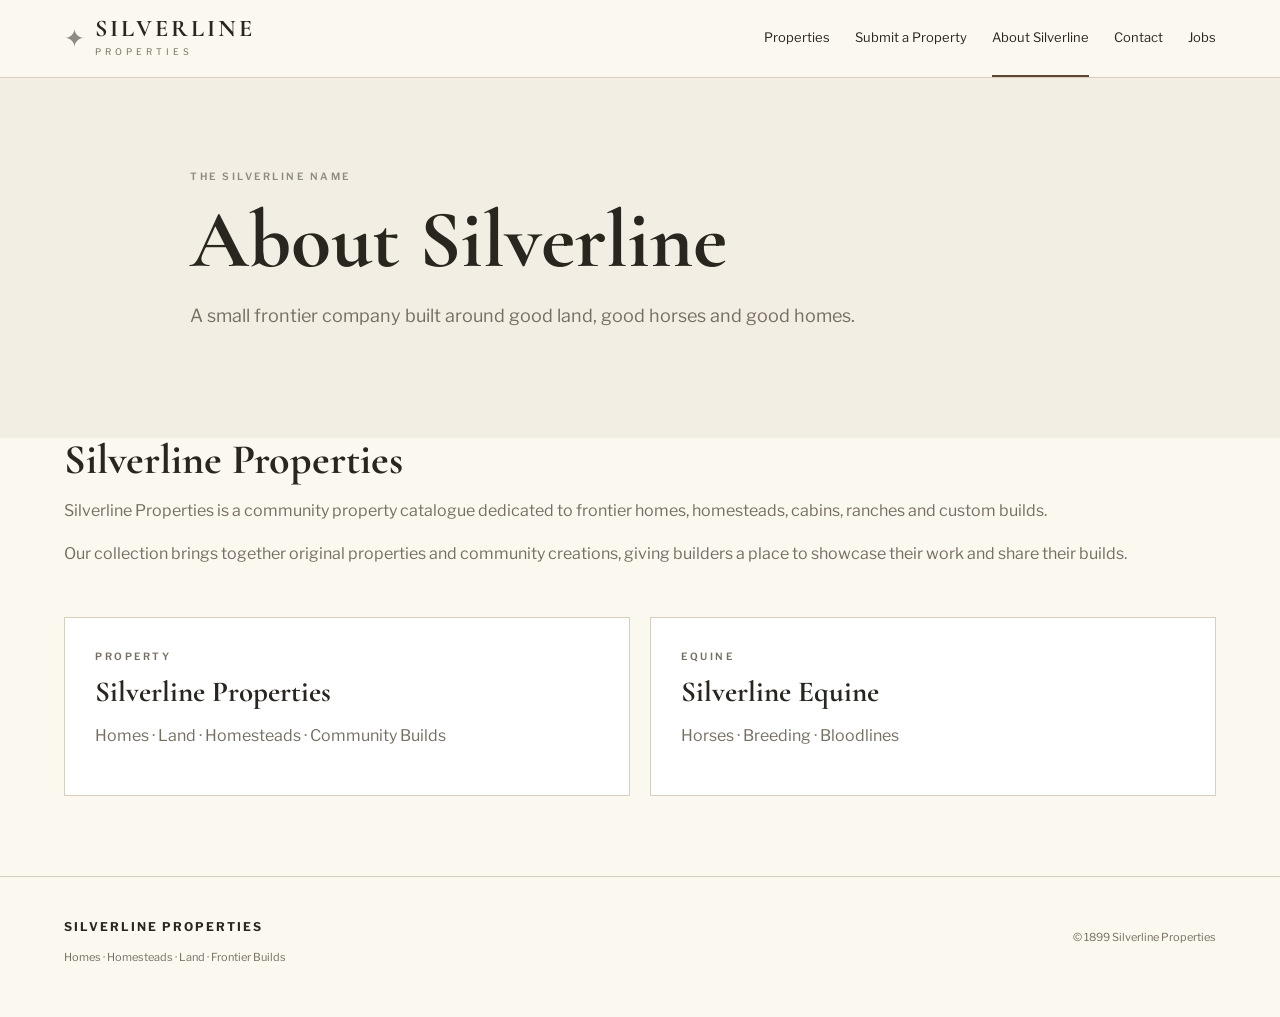
==== about.html @ 1485e031 "Add files via upload" ====
<!doctype html><html lang="en"><head><meta charset="utf-8"><meta name="viewport" content="width=device-width,initial-scale=1"><title>About Silverline | Silverline Properties</title><link rel="stylesheet" href="style.css"></head>
<body><header class="site-header"><a class="brand" href="index.html"><span class="mark">✦</span><span><b>SILVERLINE</b><small>PROPERTIES</small></span></a><nav><a href="index.html">Properties</a><a href="submit.html">Submit a Property</a><a class="active" href="about.html">About Silverline</a><a href="contact.html">Contact</a><a href="jobs.html">Jobs</a></nav></header>
<main><section class="page-hero"><div><p class="eyebrow">THE SILVERLINE NAME</p><h1>About Silverline</h1><p>A small frontier company built around good land, good horses and good homes.</p></div></section><section class="wrap prose"><h2>Silverline Properties</h2><p>Silverline Properties is a community property catalogue dedicated to frontier homes, homesteads, cabins, ranches and custom builds.</p><p>Our collection brings together original properties and community creations, giving builders a place to showcase their work and share their builds.</p><div class="company-grid"><div class="company"><p class="eyebrow">PROPERTY</p><h3>Silverline Properties</h3><p>Homes · Land · Homesteads · Community Builds</p></div><div class="company"><p class="eyebrow">EQUINE</p><h3>Silverline Equine</h3><p>Horses · Breeding · Bloodlines</p></div></div></section></main><footer><div><b>SILVERLINE PROPERTIES</b><p>Homes · Homesteads · Land · Frontier Builds</p></div><p>© 1899 Silverline Properties</p></footer></body></html>
---- style.css ----
@import url('https://fonts.googleapis.com/css2?family=Cormorant+Garamond:wght@500;600;700&family=Libre+Franklin:wght@400;500;600&display=swap');
:root{--ink:#29261f;--muted:#756e62;--cream:#f3eee3;--paper:#fbf8f0;--line:#d8cfbf;--silver:#8d8b83;--green:#33483d;--brown:#5c4633}
*{box-sizing:border-box}body{margin:0;color:var(--ink);background:var(--paper);font-family:"Libre Franklin",Arial,sans-serif;line-height:1.65}a{color:inherit;text-decoration:none}.site-header{height:78px;border-bottom:1px solid var(--line);display:flex;align-items:center;justify-content:space-between;padding:0 5%;background:rgba(251,248,240,.96);position:sticky;top:0;z-index:5}.brand{display:flex;gap:10px;align-items:center}.brand b{display:block;font:700 24px/1 "Cormorant Garamond",serif;letter-spacing:3px}.brand small{display:block;font-size:9px;letter-spacing:4px;color:var(--muted);margin-top:4px}.mark{font-size:25px;color:var(--silver)}nav{display:flex;gap:25px;font-size:13px}nav a{padding:27px 0;border-bottom:2px solid transparent}nav a:hover,nav .active{border-color:var(--brown)}h1,h2,h3{font-family:"Cormorant Garamond",serif;line-height:1.05;margin:0 0 14px}h1{font-size:clamp(48px,7vw,82px)}h2{font-size:42px}h3{font-size:29px}.hero{background:linear-gradient(90deg,rgba(32,29,23,.78),rgba(32,29,23,.25)),url('https://images.unsplash.com/photo-1500534623283-312aade485b7?auto=format&fit=crop&w=1800&q=80') center/cover;color:#fff;min-height:610px;display:flex;align-items:center}.hero-inner{max-width:1000px;margin:auto;width:90%;padding:80px 0}.hero p:not(.eyebrow){max-width:600px;font-size:18px}.eyebrow{font-size:10px;letter-spacing:2.5px;font-weight:600;color:var(--silver);margin:0 0 12px}.hero .eyebrow{color:#d9d1c3}.search{margin-top:35px;background:#fff;padding:9px;display:flex;max-width:820px}.search input,.search select{border:0;padding:15px;font:14px inherit;background:#fff;flex:1;min-width:0}.search button,.button{border:0;background:var(--brown);color:#fff;padding:15px 24px;font:600 12px inherit;letter-spacing:.5px;cursor:pointer}.wrap{width:min(1180px,90%);margin:0 auto}.section-head{display:flex;justify-content:space-between;align-items:end;padding:80px 0 30px}.text-link{font-weight:600;color:var(--brown);font-size:13px}.grid{display:grid;grid-template-columns:repeat(3,1fr);gap:24px}.card{border:1px solid var(--line);background:#fff}.photo{height:235px;background-position:center;background-size:cover;position:relative}.photo span{position:absolute;top:15px;left:15px;background:rgba(251,248,240,.9);padding:5px 9px;font-size:10px;text-transform:uppercase;letter-spacing:1px}.photo-swamp{background-image:linear-gradient(rgba(41,45,38,.12),rgba(22,28,22,.35)),url('https://images.unsplash.com/photo-1511497584788-876760111969?auto=format&fit=crop&w=1000&q=80')}.photo-mountain{background-image:url('https://images.unsplash.com/photo-1500534314209-a25ddb2bd429?auto=format&fit=crop&w=1000&q=80')}.photo-ranch{background-image:url('https://images.unsplash.com/photo-1500530855697-b586d89ba3ee?auto=format&fit=crop&w=1000&q=80')}.photo-cabin{background-image:url('https://images.unsplash.com/photo-1449158743715-0a90ebb6d2d8?auto=format&fit=crop&w=1000&q=80')}.photo-yard{background-image:url('https://images.unsplash.com/photo-1441974231531-c6227db76b6e?auto=format&fit=crop&w=1000&q=80')}.card-body{padding:22px}.meta{font-size:10px;letter-spacing:1.5px;text-transform:uppercase;color:var(--muted)}.card-body p{font-size:14px;color:var(--muted)}.facts{display:flex;gap:12px;flex-wrap:wrap;font-size:11px;color:var(--muted);border-top:1px solid var(--line);border-bottom:1px solid var(--line);padding:12px 0;margin:18px 0}.facts b{color:var(--ink)}.card-body a,.jobs a{font-size:12px;font-weight:600;color:var(--brown)}.band{margin-top:90px;background:var(--green);color:#fff;padding:65px 8%;display:flex;align-items:center;justify-content:space-between;gap:30px}.band p:not(.eyebrow){max-width:650px;color:#d8ddd7}.button.light{background:#f4efe5;color:var(--ink)}.button.outline{background:transparent;border:1px solid var(--line);color:var(--ink)}.button.full{display:block;width:100%;text-align:center;margin:10px 0}.page-hero{background:var(--cream);padding:90px 5%}.page-hero>div{max-width:900px;margin:auto}.page-hero p:not(.eyebrow){max-width:700px;color:var(--muted);font-size:18px}.submit-layout,.property-grid,.contact{display:grid;grid-template-columns:1.5fr .8fr;gap:70px;padding:75px 0}.step{display:flex;gap:24px;border-bottom:1px solid var(--line);padding:25px 0}.step>span{font:600 18px "Cormorant Garamond",serif;color:var(--silver)}.step p,.prose p,.contact p{color:var(--muted)}.side-card{border:1px solid var(--line);padding:30px;background:#fff;height:max-content}.small{font-size:11px;color:var(--muted)}.gallery{width:90%;max-width:1250px;margin:35px auto 0;display:grid;grid-template-columns:2fr 1fr;gap:8px;height:530px}.gallery-main{height:100%}.gallery-side{display:grid;grid-template-rows:1fr 1fr;gap:8px}.property-head{display:flex;justify-content:space-between;gap:30px;padding:45px 0}.lead{font-size:18px;color:var(--muted)}.listing-note{border-left:1px solid var(--line);padding-left:25px;font-size:10px;letter-spacing:2px;color:var(--muted);align-self:center}.listing-note strong{color:var(--brown);line-height:2}.facts.large{font-size:13px;gap:28px}.facts.large span{display:flex;gap:6px}.property-grid h2{margin-top:45px}.features{padding:0;list-style:none;display:grid;grid-template-columns:1fr 1fr;gap:10px;color:var(--muted)}.features li:before{content:"✦";color:var(--silver);margin-right:9px}.company-grid{display:grid;grid-template-columns:1fr 1fr;gap:20px;margin-top:50px}.company,.jobs article{border:1px solid var(--line);padding:30px;background:#fff}.contact{grid-template-columns:.8fr 1.2fr}.jobs{display:grid;grid-template-columns:repeat(3,1fr);gap:22px;padding:75px 0}.jobs article h2{font-size:30px}.empty{padding:30px 0;color:var(--muted)}footer{border-top:1px solid var(--line);margin-top:80px;padding:40px 5%;display:flex;justify-content:space-between;gap:30px;color:var(--muted);font-size:11px}footer b{color:var(--ink);letter-spacing:2px;font-size:12px}
@media(max-width:800px){.site-header{height:auto;padding:18px 5%;align-items:flex-start;gap:15px;flex-direction:column}nav{width:100%;overflow:auto;gap:18px}nav a{padding:4px 0;white-space:nowrap}.hero{min-height:520px}.search{flex-direction:column}.grid,.jobs,.company-grid,.submit-layout,.property-grid,.contact{grid-template-columns:1fr}.section-head{padding-top:55px}.band,.property-head{flex-direction:column;align-items:flex-start}.gallery{height:420px;grid-template-columns:1fr}.gallery-side{display:none}.features{grid-template-columns:1fr}footer{flex-direction:column}}
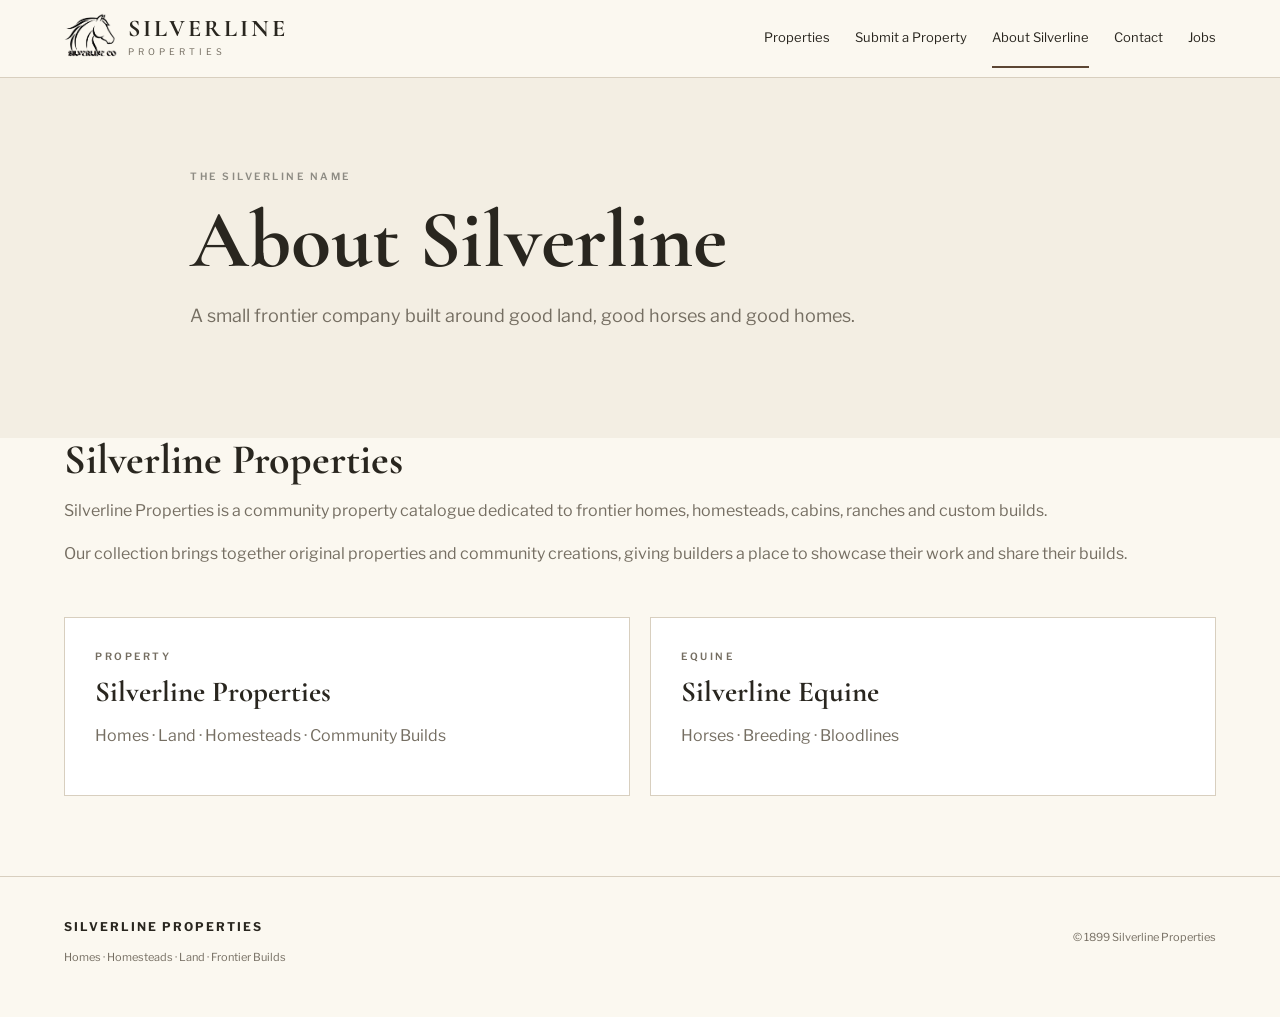
==== commit 8949dc6d: "Add files via upload" ====
--- a/about.html
+++ b/about.html
@@ -1,3 +1 @@
-<!doctype html><html lang="en"><head><meta charset="utf-8"><meta name="viewport" content="width=device-width,initial-scale=1"><title>About Silverline | Silverline Properties</title><link rel="stylesheet" href="style.css"></head>
-<body><header class="site-header"><a class="brand" href="index.html"><span class="mark">✦</span><span><b>SILVERLINE</b><small>PROPERTIES</small></span></a><nav><a href="index.html">Properties</a><a href="submit.html">Submit a Property</a><a class="active" href="about.html">About Silverline</a><a href="contact.html">Contact</a><a href="jobs.html">Jobs</a></nav></header>
-<main><section class="page-hero"><div><p class="eyebrow">THE SILVERLINE NAME</p><h1>About Silverline</h1><p>A small frontier company built around good land, good horses and good homes.</p></div></section><section class="wrap prose"><h2>Silverline Properties</h2><p>Silverline Properties is a community property catalogue dedicated to frontier homes, homesteads, cabins, ranches and custom builds.</p><p>Our collection brings together original properties and community creations, giving builders a place to showcase their work and share their builds.</p><div class="company-grid"><div class="company"><p class="eyebrow">PROPERTY</p><h3>Silverline Properties</h3><p>Homes · Land · Homesteads · Community Builds</p></div><div class="company"><p class="eyebrow">EQUINE</p><h3>Silverline Equine</h3><p>Horses · Breeding · Bloodlines</p></div></div></section></main><footer><div><b>SILVERLINE PROPERTIES</b><p>Homes · Homesteads · Land · Frontier Builds</p></div><p>© 1899 Silverline Properties</p></footer></body></html>+<!doctype html><html lang="en"><head><meta charset="utf-8"><meta name="viewport" content="width=device-width,initial-scale=1"><title>About Silverline | Silverline Properties</title><link rel="stylesheet" href="style.css"></head><body><header class="site-header"><a class="brand" href="index.html"><img src="assets/silverline-logo.png" alt="Silverline Co logo"><span class="brand-text"><b>SILVERLINE</b><small>PROPERTIES</small></span></a><nav><a href="index.html">Properties</a><a href="submit.html">Submit a Property</a><a class="active" href="about.html">About Silverline</a><a class="" href="contact.html">Contact</a><a class="" href="jobs.html">Jobs</a></nav></header><main><section class="page-hero"><div><p class="eyebrow">THE SILVERLINE NAME</p><h1>About Silverline</h1><p>A small frontier company built around good land, good horses and good homes.</p></div></section><section class="wrap prose"><h2>Silverline Properties</h2><p>Silverline Properties is a community property catalogue dedicated to frontier homes, homesteads, cabins, ranches and custom builds.</p><p>Our collection brings together original properties and community creations, giving builders a place to showcase their work and share their builds.</p><div class="company-grid"><div class="company"><p class="eyebrow">PROPERTY</p><h3>Silverline Properties</h3><p>Homes · Land · Homesteads · Community Builds</p></div><div class="company"><p class="eyebrow">EQUINE</p><h3>Silverline Equine</h3><p>Horses · Breeding · Bloodlines</p></div></div></section></main><footer><div><b>SILVERLINE PROPERTIES</b><p>Homes · Homesteads · Land · Frontier Builds</p></div><p>© 1899 Silverline Properties</p></footer></body></html>
--- a/style.css
+++ b/style.css
@@ -1,4 +1,4 @@
 @import url('https://fonts.googleapis.com/css2?family=Cormorant+Garamond:wght@500;600;700&family=Libre+Franklin:wght@400;500;600&display=swap');
-:root{--ink:#29261f;--muted:#756e62;--cream:#f3eee3;--paper:#fbf8f0;--line:#d8cfbf;--silver:#8d8b83;--green:#33483d;--brown:#5c4633}
-*{box-sizing:border-box}body{margin:0;color:var(--ink);background:var(--paper);font-family:"Libre Franklin",Arial,sans-serif;line-height:1.65}a{color:inherit;text-decoration:none}.site-header{height:78px;border-bottom:1px solid var(--line);display:flex;align-items:center;justify-content:space-between;padding:0 5%;background:rgba(251,248,240,.96);position:sticky;top:0;z-index:5}.brand{display:flex;gap:10px;align-items:center}.brand b{display:block;font:700 24px/1 "Cormorant Garamond",serif;letter-spacing:3px}.brand small{display:block;font-size:9px;letter-spacing:4px;color:var(--muted);margin-top:4px}.mark{font-size:25px;color:var(--silver)}nav{display:flex;gap:25px;font-size:13px}nav a{padding:27px 0;border-bottom:2px solid transparent}nav a:hover,nav .active{border-color:var(--brown)}h1,h2,h3{font-family:"Cormorant Garamond",serif;line-height:1.05;margin:0 0 14px}h1{font-size:clamp(48px,7vw,82px)}h2{font-size:42px}h3{font-size:29px}.hero{background:linear-gradient(90deg,rgba(32,29,23,.78),rgba(32,29,23,.25)),url('https://images.unsplash.com/photo-1500534623283-312aade485b7?auto=format&fit=crop&w=1800&q=80') center/cover;color:#fff;min-height:610px;display:flex;align-items:center}.hero-inner{max-width:1000px;margin:auto;width:90%;padding:80px 0}.hero p:not(.eyebrow){max-width:600px;font-size:18px}.eyebrow{font-size:10px;letter-spacing:2.5px;font-weight:600;color:var(--silver);margin:0 0 12px}.hero .eyebrow{color:#d9d1c3}.search{margin-top:35px;background:#fff;padding:9px;display:flex;max-width:820px}.search input,.search select{border:0;padding:15px;font:14px inherit;background:#fff;flex:1;min-width:0}.search button,.button{border:0;background:var(--brown);color:#fff;padding:15px 24px;font:600 12px inherit;letter-spacing:.5px;cursor:pointer}.wrap{width:min(1180px,90%);margin:0 auto}.section-head{display:flex;justify-content:space-between;align-items:end;padding:80px 0 30px}.text-link{font-weight:600;color:var(--brown);font-size:13px}.grid{display:grid;grid-template-columns:repeat(3,1fr);gap:24px}.card{border:1px solid var(--line);background:#fff}.photo{height:235px;background-position:center;background-size:cover;position:relative}.photo span{position:absolute;top:15px;left:15px;background:rgba(251,248,240,.9);padding:5px 9px;font-size:10px;text-transform:uppercase;letter-spacing:1px}.photo-swamp{background-image:linear-gradient(rgba(41,45,38,.12),rgba(22,28,22,.35)),url('https://images.unsplash.com/photo-1511497584788-876760111969?auto=format&fit=crop&w=1000&q=80')}.photo-mountain{background-image:url('https://images.unsplash.com/photo-1500534314209-a25ddb2bd429?auto=format&fit=crop&w=1000&q=80')}.photo-ranch{background-image:url('https://images.unsplash.com/photo-1500530855697-b586d89ba3ee?auto=format&fit=crop&w=1000&q=80')}.photo-cabin{background-image:url('https://images.unsplash.com/photo-1449158743715-0a90ebb6d2d8?auto=format&fit=crop&w=1000&q=80')}.photo-yard{background-image:url('https://images.unsplash.com/photo-1441974231531-c6227db76b6e?auto=format&fit=crop&w=1000&q=80')}.card-body{padding:22px}.meta{font-size:10px;letter-spacing:1.5px;text-transform:uppercase;color:var(--muted)}.card-body p{font-size:14px;color:var(--muted)}.facts{display:flex;gap:12px;flex-wrap:wrap;font-size:11px;color:var(--muted);border-top:1px solid var(--line);border-bottom:1px solid var(--line);padding:12px 0;margin:18px 0}.facts b{color:var(--ink)}.card-body a,.jobs a{font-size:12px;font-weight:600;color:var(--brown)}.band{margin-top:90px;background:var(--green);color:#fff;padding:65px 8%;display:flex;align-items:center;justify-content:space-between;gap:30px}.band p:not(.eyebrow){max-width:650px;color:#d8ddd7}.button.light{background:#f4efe5;color:var(--ink)}.button.outline{background:transparent;border:1px solid var(--line);color:var(--ink)}.button.full{display:block;width:100%;text-align:center;margin:10px 0}.page-hero{background:var(--cream);padding:90px 5%}.page-hero>div{max-width:900px;margin:auto}.page-hero p:not(.eyebrow){max-width:700px;color:var(--muted);font-size:18px}.submit-layout,.property-grid,.contact{display:grid;grid-template-columns:1.5fr .8fr;gap:70px;padding:75px 0}.step{display:flex;gap:24px;border-bottom:1px solid var(--line);padding:25px 0}.step>span{font:600 18px "Cormorant Garamond",serif;color:var(--silver)}.step p,.prose p,.contact p{color:var(--muted)}.side-card{border:1px solid var(--line);padding:30px;background:#fff;height:max-content}.small{font-size:11px;color:var(--muted)}.gallery{width:90%;max-width:1250px;margin:35px auto 0;display:grid;grid-template-columns:2fr 1fr;gap:8px;height:530px}.gallery-main{height:100%}.gallery-side{display:grid;grid-template-rows:1fr 1fr;gap:8px}.property-head{display:flex;justify-content:space-between;gap:30px;padding:45px 0}.lead{font-size:18px;color:var(--muted)}.listing-note{border-left:1px solid var(--line);padding-left:25px;font-size:10px;letter-spacing:2px;color:var(--muted);align-self:center}.listing-note strong{color:var(--brown);line-height:2}.facts.large{font-size:13px;gap:28px}.facts.large span{display:flex;gap:6px}.property-grid h2{margin-top:45px}.features{padding:0;list-style:none;display:grid;grid-template-columns:1fr 1fr;gap:10px;color:var(--muted)}.features li:before{content:"✦";color:var(--silver);margin-right:9px}.company-grid{display:grid;grid-template-columns:1fr 1fr;gap:20px;margin-top:50px}.company,.jobs article{border:1px solid var(--line);padding:30px;background:#fff}.contact{grid-template-columns:.8fr 1.2fr}.jobs{display:grid;grid-template-columns:repeat(3,1fr);gap:22px;padding:75px 0}.jobs article h2{font-size:30px}.empty{padding:30px 0;color:var(--muted)}footer{border-top:1px solid var(--line);margin-top:80px;padding:40px 5%;display:flex;justify-content:space-between;gap:30px;color:var(--muted);font-size:11px}footer b{color:var(--ink);letter-spacing:2px;font-size:12px}
-@media(max-width:800px){.site-header{height:auto;padding:18px 5%;align-items:flex-start;gap:15px;flex-direction:column}nav{width:100%;overflow:auto;gap:18px}nav a{padding:4px 0;white-space:nowrap}.hero{min-height:520px}.search{flex-direction:column}.grid,.jobs,.company-grid,.submit-layout,.property-grid,.contact{grid-template-columns:1fr}.section-head{padding-top:55px}.band,.property-head{flex-direction:column;align-items:flex-start}.gallery{height:420px;grid-template-columns:1fr}.gallery-side{display:none}.features{grid-template-columns:1fr}footer{flex-direction:column}}
+:root{--ink:#29261f;--muted:#756e62;--cream:#f3eee3;--paper:#fbf8f0;--line:#d8cfbf;--silver:#8d8b83;--green:#33483d;--brown:#5c4633;--danger:#8a3f35;--success:#365f48}*{box-sizing:border-box}body{margin:0;color:var(--ink);background:var(--paper);font-family:"Libre Franklin",Arial,sans-serif;line-height:1.65}a{color:inherit;text-decoration:none}.site-header{min-height:78px;border-bottom:1px solid var(--line);display:flex;align-items:center;justify-content:space-between;padding:8px 5%;background:rgba(251,248,240,.97);position:sticky;top:0;z-index:5}.brand{display:flex;gap:10px;align-items:center}.brand img{width:54px;height:54px;object-fit:contain}.brand b{display:block;font:700 24px/1 "Cormorant Garamond",serif;letter-spacing:3px}.brand small{display:block;font-size:9px;letter-spacing:4px;color:var(--muted);margin-top:4px}nav{display:flex;gap:25px;font-size:13px}nav a{padding:18px 0;border-bottom:2px solid transparent}nav a:hover,nav .active{border-color:var(--brown)}h1,h2,h3{font-family:"Cormorant Garamond",serif;line-height:1.05;margin:0 0 14px}h1{font-size:clamp(48px,7vw,82px)}h2{font-size:42px}h3{font-size:29px}.hero{background:linear-gradient(90deg,rgba(32,29,23,.8),rgba(32,29,23,.25)),url('https://images.unsplash.com/photo-1500534623283-312aade485b7?auto=format&fit=crop&w=1800&q=80') center/cover;color:#fff;min-height:610px;display:flex;align-items:center}.hero-inner{max-width:1000px;margin:auto;width:90%;padding:80px 0}.eyebrow{font-size:10px;letter-spacing:2.5px;font-weight:600;color:var(--silver);margin:0 0 12px}.hero .eyebrow{color:#d9d1c3}.hero p:not(.eyebrow){max-width:600px;font-size:18px}.search{margin-top:35px;background:#fff;padding:9px;display:flex;max-width:820px}.search input,.search select{border:0;padding:15px;font:14px inherit;background:#fff;flex:1;min-width:0}.search button,.button{border:0;background:var(--brown);color:#fff;padding:15px 24px;font:600 12px inherit;letter-spacing:.5px;cursor:pointer}.wrap{width:min(1180px,90%);margin:0 auto}.section-head{display:flex;justify-content:space-between;align-items:end;padding:80px 0 30px}.result-count{font-size:12px;color:var(--muted)}.grid{display:grid;grid-template-columns:repeat(3,1fr);gap:24px}.card{border:1px solid var(--line);background:#fff}.photo{height:235px;background-position:center;background-size:cover;position:relative}.photo span{position:absolute;top:15px;left:15px;background:rgba(251,248,240,.9);padding:5px 9px;font-size:10px;text-transform:uppercase;letter-spacing:1px}.card-body{padding:22px}.meta{font-size:10px;letter-spacing:1.5px;text-transform:uppercase;color:var(--muted)}.card-body p{font-size:14px;color:var(--muted)}.facts{display:flex;gap:12px;flex-wrap:wrap;font-size:11px;color:var(--muted);border-top:1px solid var(--line);border-bottom:1px solid var(--line);padding:12px 0;margin:18px 0}.facts b{color:var(--ink)}.card-body a,.jobs a{font-size:12px;font-weight:600;color:var(--brown)}.notice{padding:25px 0;color:var(--muted)}.band{margin-top:90px;background:var(--green);color:#fff;padding:65px 8%;display:flex;align-items:center;justify-content:space-between;gap:30px}.band p:not(.eyebrow){max-width:650px;color:#d8ddd7}.button.light{background:#f4efe5;color:var(--ink)}.button.outline{background:transparent;border:1px solid var(--line);color:var(--ink)}.button.full{display:block;width:100%;text-align:center;margin:10px 0}.page-hero{background:var(--cream);padding:90px 5%}.page-hero>div{max-width:900px;margin:auto}.page-hero p:not(.eyebrow){max-width:700px;color:var(--muted);font-size:18px}.submit-layout,.property-grid,.contact{display:grid;grid-template-columns:1.5fr .8fr;gap:70px;padding:75px 0}.step{display:flex;gap:24px;border-bottom:1px solid var(--line);padding:25px 0}.step>span{font:600 18px "Cormorant Garamond",serif;color:var(--silver)}.step p,.prose p,.contact p{color:var(--muted)}.side-card{border:1px solid var(--line);padding:30px;background:#fff;height:max-content}.small{font-size:11px;color:var(--muted)}.gallery{width:90%;max-width:1250px;margin:35px auto 0;display:grid;grid-template-columns:2fr 1fr;gap:8px;height:530px}.gallery-main{height:100%;background-size:cover;background-position:center}.gallery-side{display:grid;grid-template-rows:1fr 1fr;gap:8px}.gallery-side .photo{height:100%}.property-head{display:flex;justify-content:space-between;gap:30px;padding:45px 0}.lead{font-size:18px;color:var(--muted)}.listing-note{border-left:1px solid var(--line);padding-left:25px;font-size:10px;letter-spacing:2px;color:var(--muted);align-self:center}.listing-note strong{color:var(--brown);line-height:2}.facts.large{font-size:13px;gap:28px}.facts.large span{display:flex;gap:6px}.property-grid h2{margin-top:45px}.features{padding:0;list-style:none;display:grid;grid-template-columns:1fr 1fr;gap:10px;color:var(--muted)}.features li:before{content:"✦";color:var(--silver);margin-right:9px}.company-grid{display:grid;grid-template-columns:1fr 1fr;gap:20px;margin-top:50px}.company,.jobs article{border:1px solid var(--line);padding:30px;background:#fff}.jobs{display:grid;grid-template-columns:repeat(3,1fr);gap:22px;padding:75px 0}.jobs article h2{font-size:30px}.contact{grid-template-columns:.8fr 1.2fr}.empty{padding:30px 0;color:var(--muted)}footer{border-top:1px solid var(--line);margin-top:80px;padding:40px 5%;display:flex;justify-content:space-between;gap:30px;color:var(--muted);font-size:11px}footer b{color:var(--ink);letter-spacing:2px;font-size:12px}
+/* Admin */.admin-body{background:#f4efe6}.admin-header{position:static}.admin-shell{width:min(1180px,92%);margin:0 auto;padding:55px 0}.admin-top{display:flex;justify-content:space-between;align-items:end;gap:20px;margin-bottom:35px}.admin-actions{display:flex;gap:10px;flex-wrap:wrap}.admin-card{background:#fff;border:1px solid var(--line);padding:28px;margin-bottom:22px}.admin-table{width:100%;border-collapse:collapse}.admin-table th,.admin-table td{text-align:left;padding:14px;border-bottom:1px solid var(--line);font-size:13px}.admin-table th{font-size:10px;letter-spacing:1.5px;text-transform:uppercase;color:var(--muted)}.login-page{min-height:100vh;display:grid;place-items:center;padding:30px;background:radial-gradient(circle at top,#fffaf0,#eee6d7)}.login-card{width:min(430px,100%);background:#fff;border:1px solid var(--line);padding:40px}.login-logo{width:120px;height:120px;object-fit:contain;display:block;margin:0 auto 20px}.form-grid{display:grid;gap:18px}.field label{display:block;font-size:11px;font-weight:600;letter-spacing:1px;text-transform:uppercase;margin-bottom:7px}.field input,.field textarea,.field select{width:100%;border:1px solid var(--line);background:#fff;padding:13px 14px;font:14px inherit;color:var(--ink)}.field textarea{min-height:170px;resize:vertical}.form-row{display:grid;grid-template-columns:1fr 1fr;gap:18px}.status{padding:12px 14px;margin:15px 0;font-size:13px;display:none}.status.show{display:block}.status.error{background:#f7e8e5;color:var(--danger)}.status.success{background:#e7f0e9;color:var(--success)}.dropzone{border:2px dashed #c9bdab;padding:30px;text-align:center;background:#fcfaf5;cursor:pointer}.dropzone.drag{border-color:var(--brown);background:#f2eadc}.dropzone input{display:none}.previews{display:grid;grid-template-columns:repeat(4,1fr);gap:12px;margin-top:15px}.preview{position:relative;border:1px solid var(--line);background:#eee;height:130px}.preview img{width:100%;height:100%;object-fit:cover}.preview button{position:absolute;top:5px;right:5px;border:0;background:#fff;color:var(--danger);border-radius:50%;width:28px;height:28px;cursor:pointer}.login-link{font-size:12px;color:var(--brown)}.admin-brand img{width:44px;height:44px}.danger{background:var(--danger)}
+@media(max-width:800px){.site-header{height:auto;padding:14px 5%;align-items:flex-start;gap:12px;flex-direction:column}.brand img{width:46px;height:46px}nav{width:100%;overflow:auto;gap:18px}nav a{padding:4px 0;white-space:nowrap}.hero{min-height:520px}.search{flex-direction:column}.grid,.jobs,.company-grid,.submit-layout,.property-grid,.contact{grid-template-columns:1fr}.section-head{padding-top:55px}.band,.property-head,.admin-top{flex-direction:column;align-items:flex-start}.gallery{height:420px;grid-template-columns:1fr}.gallery-side{display:none}.features{grid-template-columns:1fr}.form-row{grid-template-columns:1fr}.previews{grid-template-columns:repeat(2,1fr)}.admin-table{display:block;overflow:auto;white-space:nowrap}footer{flex-direction:column}}
